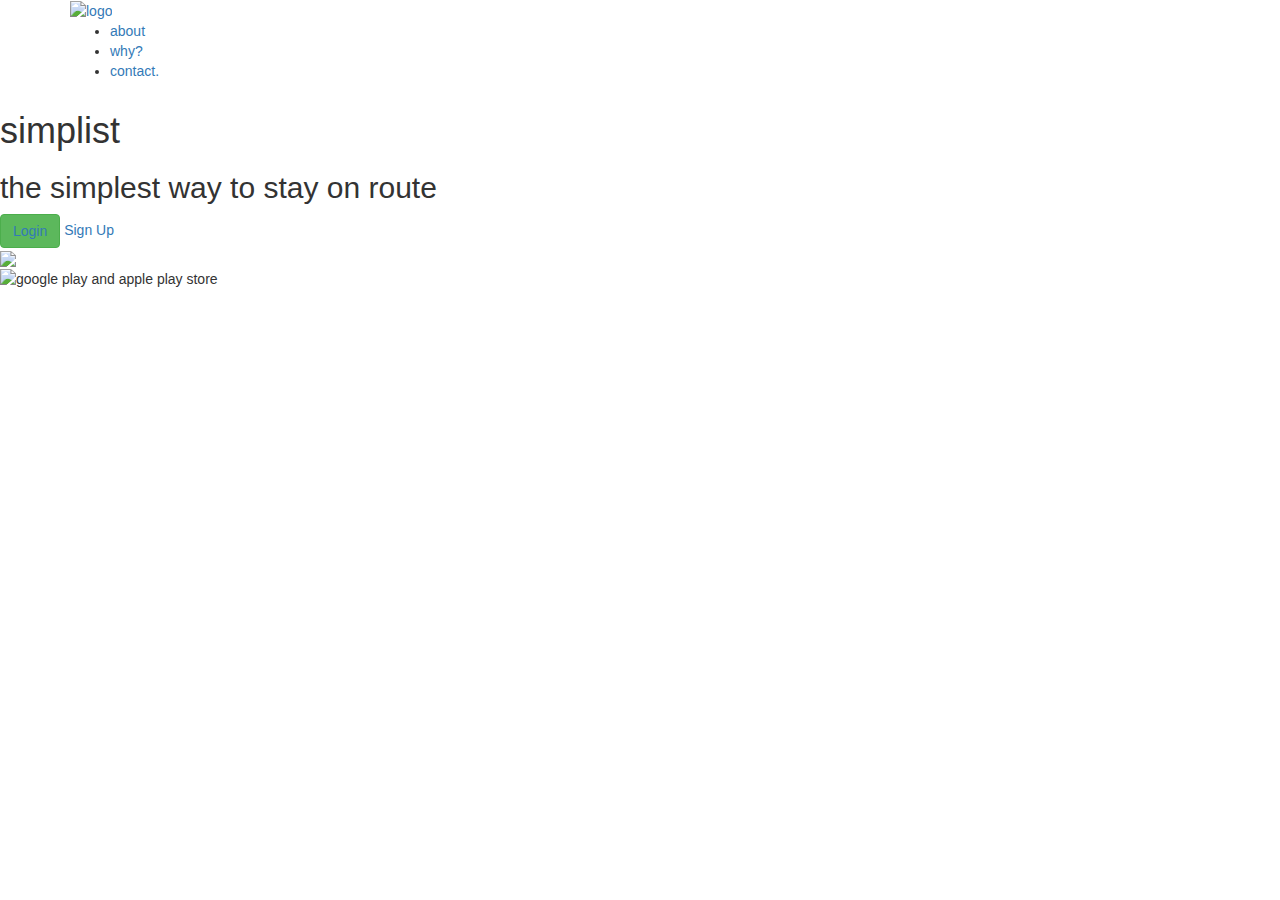
==== index.html @ c3e103a5 "Merge pull request #3 from saheeen-jey/indexAddition" ====
<!DOCTYPE html>
<html lang="en">
<head>
    <meta charset="UTF-8">
    <meta http-equiv="X-UA-Compatible" content="IE=edge">
    <meta name="viewport" content="width=device-width, initial-scale=1.0">
    <link rel="stylesheet" href="index.css">
    <link rel="stylesheet" href="https://maxcdn.bootstrapcdn.com/bootstrap/3.4.1/css/bootstrap.min.css">
    <title>Simplist</title>
</head>
<body>
<div class ="entire_nav_bar">
<header>
<div class ="container">
<a href = "index.html"><image src="image 5.png" alt ="logo" class="logo"></a>
    <nav>
        <ul>
            <li><a href="about.html" id="sub_title_card">about</a></li>
            <li><a href="whyroutine.html" id="sub_title_card">why?</a></li>
            <li><a href="contact.html" id="sub_title_card">contact.</a></li>
        </ul>
    </nav>
</div>
</header>
</div>

    <div id="image_and_title">
        <div id="left_side_container">
        <h1 id="title_card">simplist</h1>
            <h2 id="sub_title_card">the simplest way to stay on route</h2>
            <button type="button" class="btn btn-success"><a href ="login.html" id="darkBackground">Login</a></button>
            <a href ="sign-up.html">Sign Up</a>
        </div>
        <image src ="image_4.png" id="destination"></image>
    </div>

<img id = "ad" src = "image 11.png" alt="google play and apple play store">
</body>
</html>
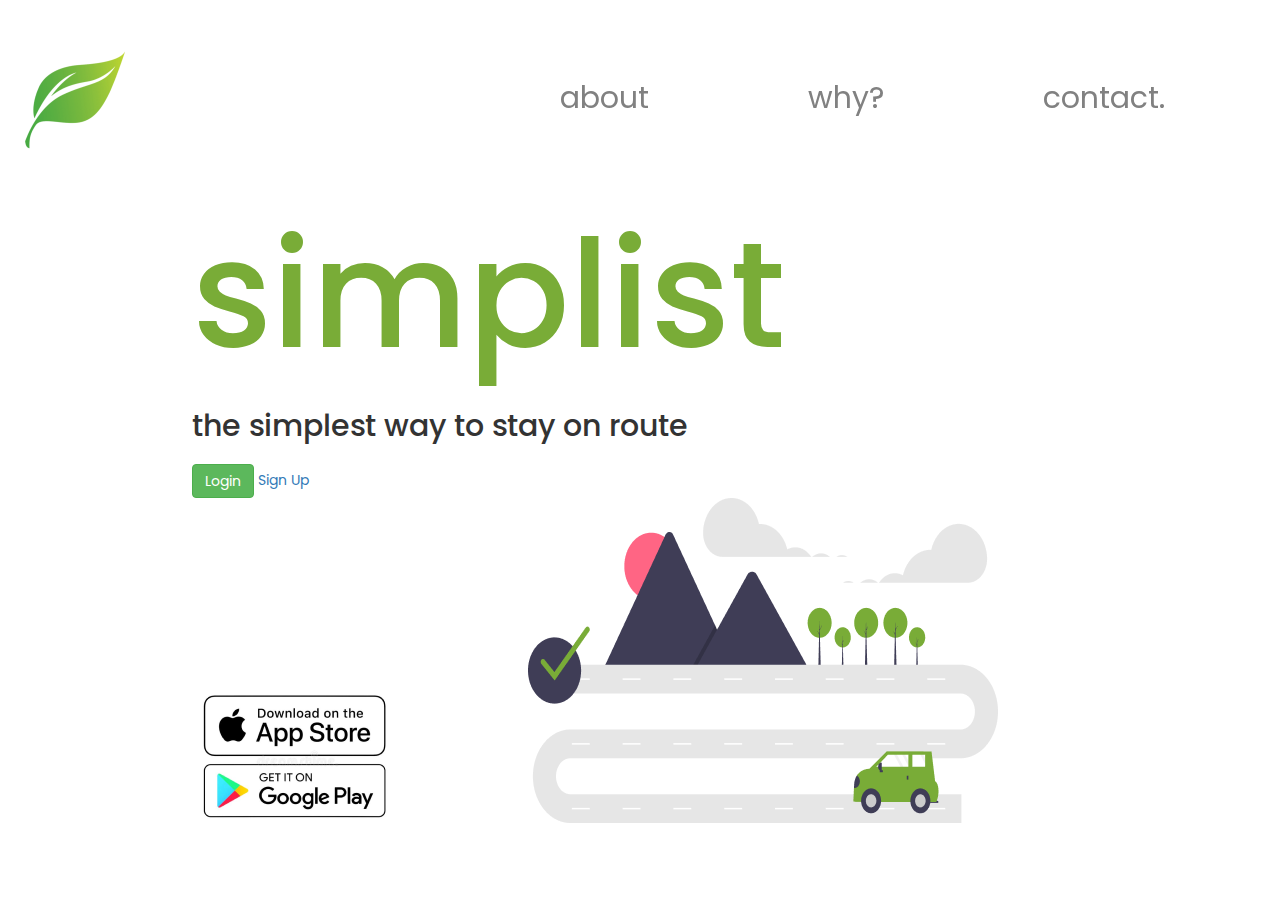
==== commit 8f270f65: "adding files from enghack" ====
--- a/index.html
+++ b/index.html
@@ -35,5 +35,8 @@
     </div>
 
 <img id = "ad" src = "image 11.png" alt="google play and apple play store">
+
+
+
 </body>
 </html>
--- a/index.css
+++ b/index.css
@@ -0,0 +1,98 @@
+@import url('https://fonts.googleapis.com/css2?family=Poppins&display=swap');
+
+* {
+    font-family: 'Poppins', sans-serif;
+}
+body {
+    margin: 0;
+    background: #222;
+    font-family: 'Poppins', sans-serif;
+}
+
+.entire_nav_bar {
+    background-color: white;
+    width: 90%;
+    position: fixed;
+    padding: 10px
+}
+.container {
+    width: 90%;
+    margin: 0 auto;
+    padding-top: 40px;
+}
+
+
+header::after {
+    content: "";
+    display: table;
+    clear: both;
+}
+
+
+nav {
+    float:right;
+    
+}
+
+nav ul {
+    margin: 0;
+    padding: 0;
+    list-style: none;
+
+}
+
+nav li {
+    display: inline-block;
+    margin-left: 155px;
+    padding-top: 25px;
+}
+
+nav > ul > li > a {
+    font-family: 'Poppins', sans-serif;
+    font-size: 30px;
+    color: #818181;
+    text-decoration: none;
+}
+
+a:hover {
+    text-decoration: none;
+}
+#title_card {
+    font-size: 150px;
+    color: #79AC37;
+
+
+}
+#image_and_title {
+    padding: 15%;
+}
+#image_and_title >img, #image_and_title > #left_side_container{
+    display: inline-block;
+}
+
+ul {
+    list-style-type:none
+}
+
+li a, button a { 
+    display: block; 
+    text-decoration: none;}
+
+#darkBackground {
+    color: white;
+}
+#sub_title_card {
+    padding: 2% 0;
+ 
+}
+
+#destination {
+    float:right;
+    padding-right: 10%;
+}
+
+#ad {
+    margin:0 10%;
+    float: right;
+}
+
